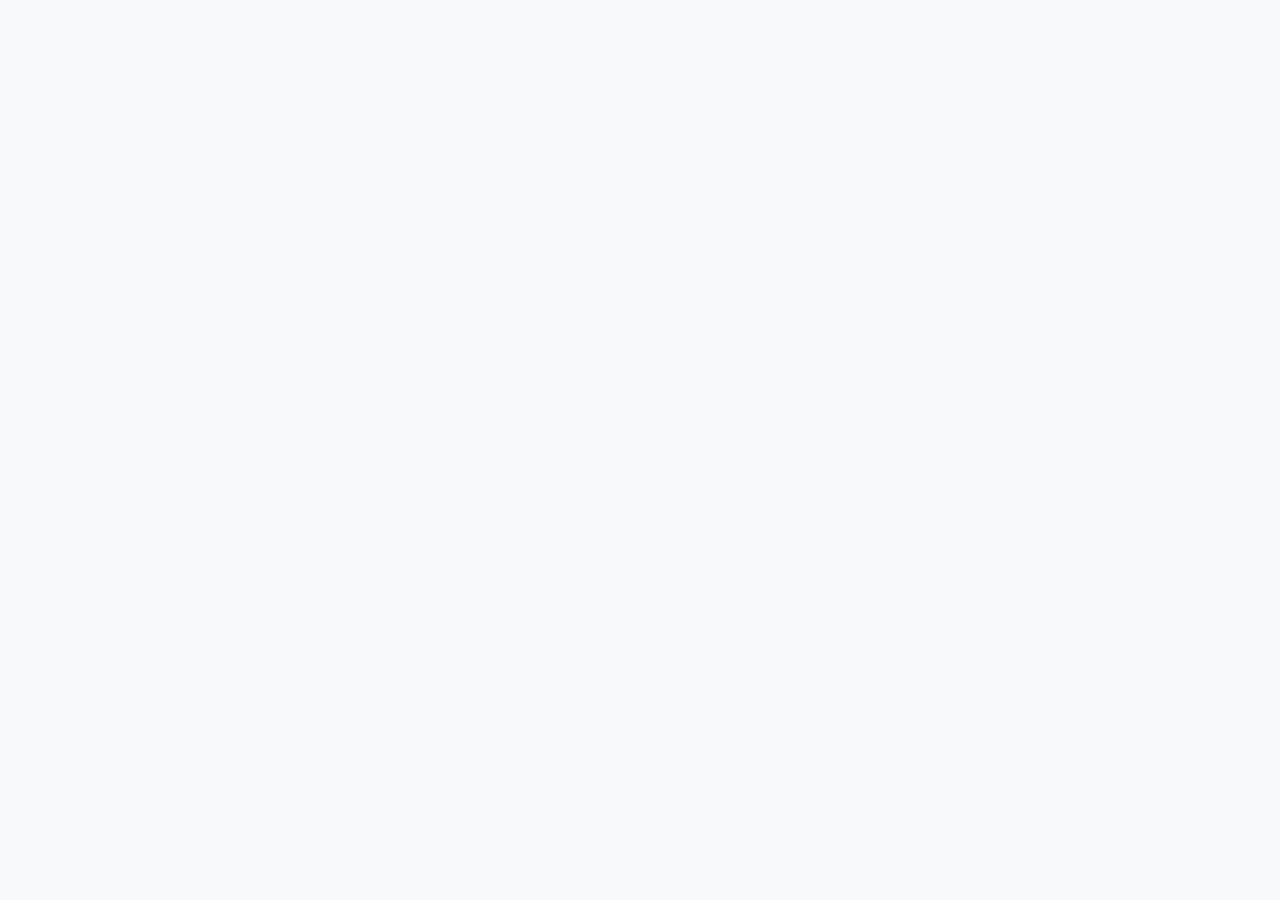
==== index.html @ 9b22e6dd "Implement initial project structure and core styles; add SPA router and basic HTML layout" ====
<!DOCTYPE html>
<html lang="ko">
<head>
  <meta charset="UTF-8" />
  <meta name="viewport" content="width=device-width, initial-scale=1.0" />
  <title>Memory Tree</title>
  <link rel="stylesheet" href="src/styles/main.css" />
</head>
<body>
  <div id="app">

    <!-- Phase 3에서 상단 내비게이션 삽입 -->

    <!-- Explorer 화면 -->
    <div class="view" data-view="explorer">
      <!-- Phase 4에서 구현 -->
    </div>

    <!-- 질문/답변 모아보기 화면 -->
    <div class="view" data-view="list">
      <!-- Phase 5에서 구현 -->
    </div>

    <!-- 테스트 모드 화면 -->
    <div class="view" data-view="test">
      <!-- Phase 6에서 구현 -->
    </div>

  </div>

  <script type="module" src="src/scripts/app.js"></script>
</body>
</html>
---- src/styles/main.css ----
@import './variables.css';
@import './reset.css';

/* ── App Shell ── */
#app {
  display: flex;
  flex-direction: column;
  height: 100vh;
  overflow: hidden;
}

/* ── Views (페이지별 컨테이너, Phase 3+ 에서 채워짐) ── */
.view {
  display: none;
  flex: 1;
  overflow: hidden;
}

.view.active {
  display: flex;
}
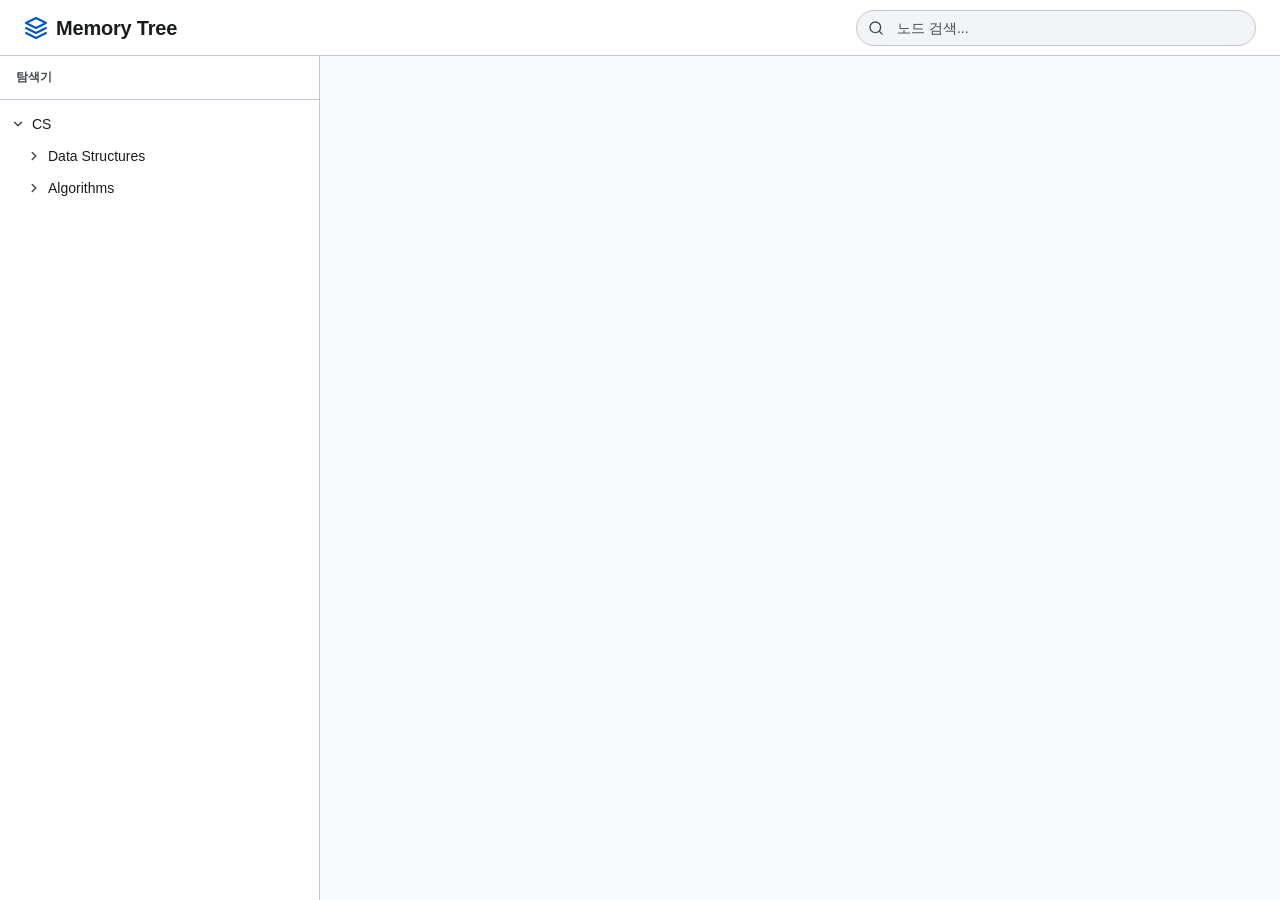
==== commit f3858233: "feat: add test mode HTML page with interactive flashcard functionality feat: implement modal functio" ====
--- a/index.html
+++ b/index.html
@@ -9,11 +9,41 @@
 <body>
   <div id="app">
 
-    <!-- Phase 3에서 상단 내비게이션 삽입 -->
+    <!-- 상단 내비게이션 바 -->
+    <nav class="navbar" id="navbar">
+      <div class="navbar__brand">
+        <svg class="navbar__icon" xmlns="http://www.w3.org/2000/svg" viewBox="0 0 24 24" fill="none" stroke="currentColor" stroke-width="2" stroke-linecap="round" stroke-linejoin="round" aria-hidden="true">
+          <path d="M12 2L2 7l10 5 10-5-10-5z"/>
+          <path d="M2 17l10 5 10-5"/>
+          <path d="M2 12l10 5 10-5"/>
+        </svg>
+        <span class="navbar__title">Memory Tree</span>
+      </div>
+      <div class="navbar__search-wrapper">
+        <svg class="navbar__search-icon" xmlns="http://www.w3.org/2000/svg" viewBox="0 0 24 24" fill="none" stroke="currentColor" stroke-width="2" stroke-linecap="round" stroke-linejoin="round" aria-hidden="true">
+          <circle cx="11" cy="11" r="8"/>
+          <line x1="21" y1="21" x2="16.65" y2="16.65"/>
+        </svg>
+        <input
+          type="search"
+          class="navbar__search"
+          id="navbar-search"
+          placeholder="노드 검색..."
+          autocomplete="off"
+          aria-label="노드 검색"
+        />
+      </div>
+    </nav>
 
     <!-- Explorer 화면 -->
     <div class="view" data-view="explorer">
-      <!-- Phase 4에서 구현 -->
+      <aside class="sidebar" id="sidebar">
+        <div class="sidebar__header">탐색기</div>
+        <div class="sidebar__body" id="sidebar-body"></div>
+      </aside>
+      <main class="canvas-area" id="canvas-area">
+        <!-- Phase 4에서 구현 -->
+      </main>
     </div>
 
     <!-- 질문/답변 모아보기 화면 -->
@@ -26,6 +56,26 @@
       <!-- Phase 6에서 구현 -->
     </div>
 
+    <!-- 공통 모달 -->
+    <div class="modal-backdrop" id="modal-backdrop" hidden>
+      <div class="modal" id="modal" role="dialog" aria-modal="true" aria-labelledby="modal-title">
+        <div class="modal__header">
+          <h2 class="modal__title" id="modal-title"></h2>
+          <button class="modal__close" id="modal-close" aria-label="모달 닫기">
+            <svg xmlns="http://www.w3.org/2000/svg" viewBox="0 0 24 24" fill="none" stroke="currentColor" stroke-width="2" stroke-linecap="round" stroke-linejoin="round" aria-hidden="true">
+              <line x1="18" y1="6" x2="6" y2="18"/>
+              <line x1="6" y1="6" x2="18" y2="18"/>
+            </svg>
+          </button>
+        </div>
+        <div class="modal__body" id="modal-body"></div>
+        <div class="modal__footer" id="modal-footer"></div>
+      </div>
+    </div>
+
+    <!-- 토스트 알림 컨테이너 -->
+    <div class="toast-container" id="toast-container" aria-live="polite" aria-atomic="false"></div>
+
   </div>
 
   <script type="module" src="src/scripts/app.js"></script>
--- a/src/styles/main.css
+++ b/src/styles/main.css
@@ -9,7 +9,7 @@
   overflow: hidden;
 }
 
-/* ── Views (페이지별 컨테이너, Phase 3+ 에서 채워짐) ── */
+/* ── Views (페이지별 컨테이너) ── */
 .view {
   display: none;
   flex: 1;
@@ -19,3 +19,494 @@
 .view.active {
   display: flex;
 }
+
+/* ── Navbar ── */
+.navbar {
+  display: flex;
+  align-items: center;
+  gap: var(--space-4);
+  padding: 0 var(--space-6);
+  height: 56px;
+  background: var(--color-surface-container-lowest);
+  border-bottom: var(--border);
+  z-index: var(--z-nav);
+  flex-shrink: 0;
+}
+
+.navbar__brand {
+  display: flex;
+  align-items: center;
+  gap: var(--space-2);
+  color: var(--color-on-surface);
+  text-decoration: none;
+  flex-shrink: 0;
+}
+
+.navbar__icon {
+  width: 24px;
+  height: 24px;
+  color: var(--color-primary);
+  flex-shrink: 0;
+}
+
+.navbar__title {
+  font-size: var(--font-size-title-lg);
+  font-weight: var(--font-weight-semibold);
+  letter-spacing: var(--letter-spacing-snug);
+  white-space: nowrap;
+}
+
+.navbar__search-wrapper {
+  position: relative;
+  display: flex;
+  align-items: center;
+  flex: 1;
+  max-width: 400px;
+  margin-left: auto;
+}
+
+.navbar__search-icon {
+  position: absolute;
+  left: var(--space-3);
+  width: 16px;
+  height: 16px;
+  color: var(--color-on-surface-variant);
+  pointer-events: none;
+  flex-shrink: 0;
+}
+
+.navbar__search {
+  width: 100%;
+  height: 36px;
+  padding: 0 var(--space-3) 0 calc(var(--space-3) * 2 + 16px);
+  background: var(--color-surface-container-low);
+  border: var(--border);
+  border-radius: var(--radius-full);
+  font-family: var(--font-family);
+  font-size: var(--font-size-body-md);
+  color: var(--color-on-surface);
+  outline: none;
+  transition: border-color var(--transition-fast), box-shadow var(--transition-fast);
+}
+
+.navbar__search:focus {
+  border-color: var(--color-primary);
+  box-shadow: 0 0 0 3px rgba(0, 88, 190, 0.15);
+}
+
+.navbar__search::placeholder {
+  color: var(--color-on-surface-variant);
+}
+
+/* ── Sidebar ── */
+.sidebar {
+  width: var(--sidebar-width);
+  height: 100%;
+  display: flex;
+  flex-direction: column;
+  background: var(--color-surface-container-lowest);
+  border-right: var(--border);
+  overflow: hidden;
+  flex-shrink: 0;
+  z-index: var(--z-sidebar);
+}
+
+.sidebar__header {
+  padding: var(--space-3) var(--space-4);
+  font-size: var(--font-size-label-md);
+  font-weight: var(--font-weight-semibold);
+  letter-spacing: var(--letter-spacing-wide);
+  text-transform: uppercase;
+  color: var(--color-on-surface-variant);
+  border-bottom: var(--border);
+  flex-shrink: 0;
+}
+
+.sidebar__body {
+  flex: 1;
+  overflow-y: auto;
+  padding: var(--space-2) 0;
+}
+
+.sidebar__item-wrapper {
+  /* wrapper for item + its children */
+}
+
+.sidebar__item {
+  display: flex;
+  align-items: center;
+  gap: var(--space-1);
+  height: 32px;
+  padding-right: var(--space-3);
+  cursor: pointer;
+  border-radius: 0 var(--radius-full) var(--radius-full) 0;
+  margin-right: var(--space-2);
+  color: var(--color-on-surface);
+  font-size: var(--font-size-body-md);
+  transition: background-color var(--transition-fast);
+  user-select: none;
+}
+
+.sidebar__item:hover {
+  background: var(--color-surface-container-high);
+}
+
+.sidebar__item--selected {
+  background: var(--color-primary-fixed);
+  color: var(--color-on-primary-fixed-variant);
+  font-weight: var(--font-weight-medium);
+}
+
+.sidebar__item--selected:hover {
+  background: var(--color-primary-fixed-dim);
+}
+
+.sidebar__toggle {
+  width: 20px;
+  height: 20px;
+  display: flex;
+  align-items: center;
+  justify-content: center;
+  background: none;
+  border: none;
+  cursor: pointer;
+  padding: 0;
+  flex-shrink: 0;
+  color: var(--color-on-surface-variant);
+  border-radius: var(--radius-sm);
+  transition: background-color var(--transition-fast);
+}
+
+.sidebar__toggle svg {
+  width: 14px;
+  height: 14px;
+  transition: transform var(--transition-fast);
+}
+
+.sidebar__toggle--open svg {
+  transform: rotate(90deg);
+}
+
+.sidebar__toggle:hover {
+  background: var(--color-surface-container-highest);
+}
+
+.sidebar__qa-dot {
+  width: 20px;
+  height: 20px;
+  display: flex;
+  align-items: center;
+  justify-content: center;
+  flex-shrink: 0;
+}
+
+.sidebar__qa-dot::after {
+  content: '';
+  width: 6px;
+  height: 6px;
+  border-radius: 50%;
+  background: var(--color-secondary);
+  display: block;
+}
+
+.sidebar__item-name {
+  flex: 1;
+  overflow: hidden;
+  text-overflow: ellipsis;
+  white-space: nowrap;
+}
+
+.sidebar__empty {
+  padding: var(--space-8) var(--space-4);
+  text-align: center;
+  color: var(--color-on-surface-variant);
+  font-size: var(--font-size-body-md);
+}
+
+/* ── Canvas Area (Phase 4에서 채워짐) ── */
+.canvas-area {
+  flex: 1;
+  overflow: hidden;
+  position: relative;
+  background: var(--color-surface);
+}
+
+/* ── Modal ── */
+.modal-backdrop {
+  position: fixed;
+  inset: 0;
+  background: rgba(0, 0, 0, 0.40);
+  display: flex;
+  align-items: center;
+  justify-content: center;
+  z-index: var(--z-modal-backdrop);
+  animation: mt-fadeIn var(--transition-fast) ease;
+}
+
+.modal-backdrop[hidden] {
+  display: none;
+}
+
+.modal {
+  background: var(--color-surface-container-lowest);
+  border-radius: var(--radius-xl);
+  box-shadow: var(--shadow-lg);
+  width: min(480px, calc(100vw - var(--space-8)));
+  max-height: calc(100vh - var(--space-16));
+  display: flex;
+  flex-direction: column;
+  overflow: hidden;
+  animation: mt-slideUp var(--transition-base) ease;
+  z-index: var(--z-modal);
+}
+
+.modal__header {
+  display: flex;
+  align-items: center;
+  justify-content: space-between;
+  padding: var(--space-6) var(--space-6) var(--space-4);
+  flex-shrink: 0;
+}
+
+.modal__title {
+  font-size: var(--font-size-headline-md);
+  font-weight: var(--font-weight-semibold);
+  color: var(--color-on-surface);
+}
+
+.modal__close {
+  width: 32px;
+  height: 32px;
+  display: flex;
+  align-items: center;
+  justify-content: center;
+  background: none;
+  border: none;
+  cursor: pointer;
+  border-radius: var(--radius-md);
+  color: var(--color-on-surface-variant);
+  transition: background-color var(--transition-fast);
+  flex-shrink: 0;
+  padding: 0;
+}
+
+.modal__close:hover {
+  background: var(--color-surface-container-high);
+}
+
+.modal__close svg {
+  width: 18px;
+  height: 18px;
+}
+
+.modal__body {
+  flex: 1;
+  overflow-y: auto;
+  padding: 0 var(--space-6) var(--space-4);
+}
+
+.modal__footer {
+  display: flex;
+  justify-content: flex-end;
+  gap: var(--space-3);
+  padding: var(--space-4) var(--space-6) var(--space-6);
+  border-top: var(--border);
+  flex-shrink: 0;
+}
+
+.modal__footer:empty {
+  display: none;
+}
+
+@keyframes mt-fadeIn {
+  from { opacity: 0; }
+  to   { opacity: 1; }
+}
+
+@keyframes mt-slideUp {
+  from { transform: translateY(16px); opacity: 0; }
+  to   { transform: translateY(0);    opacity: 1; }
+}
+
+/* ── Toast ── */
+.toast-container {
+  position: fixed;
+  bottom: var(--space-6);
+  right: var(--space-6);
+  display: flex;
+  flex-direction: column;
+  gap: var(--space-2);
+  z-index: var(--z-toast);
+  pointer-events: none;
+}
+
+.toast {
+  display: flex;
+  align-items: center;
+  gap: var(--space-3);
+  padding: var(--space-3) var(--space-4);
+  background: var(--color-inverse-surface);
+  color: var(--color-inverse-on-surface);
+  border-radius: var(--radius-lg);
+  box-shadow: var(--shadow-lg);
+  font-size: var(--font-size-body-md);
+  min-width: 240px;
+  max-width: 360px;
+  pointer-events: all;
+  opacity: 0;
+  transform: translateX(12px);
+  transition: opacity var(--transition-base), transform var(--transition-base);
+}
+
+.toast--visible {
+  opacity: 1;
+  transform: translateX(0);
+}
+
+.toast--hiding {
+  opacity: 0;
+  transform: translateX(12px);
+}
+
+.toast__icon {
+  width: 18px;
+  height: 18px;
+  flex-shrink: 0;
+  display: flex;
+  align-items: center;
+  justify-content: center;
+}
+
+.toast__icon svg {
+  width: 100%;
+  height: 100%;
+}
+
+.toast--success .toast__icon { color: #4ade80; }
+.toast--error   .toast__icon { color: #f87171; }
+.toast--info    .toast__icon { color: #60a5fa; }
+
+.toast__message {
+  flex: 1;
+  line-height: var(--line-height-normal);
+}
+
+.toast__close {
+  width: 24px;
+  height: 24px;
+  display: flex;
+  align-items: center;
+  justify-content: center;
+  background: none;
+  border: none;
+  cursor: pointer;
+  border-radius: var(--radius-sm);
+  color: var(--color-inverse-on-surface);
+  opacity: 0.6;
+  padding: 0;
+  flex-shrink: 0;
+  transition: opacity var(--transition-fast);
+}
+
+.toast__close:hover {
+  opacity: 1;
+}
+
+.toast__close svg {
+  width: 14px;
+  height: 14px;
+}
+
+/* ── Buttons ── */
+.btn {
+  display: inline-flex;
+  align-items: center;
+  justify-content: center;
+  gap: var(--space-2);
+  height: 36px;
+  padding: 0 var(--space-4);
+  border: none;
+  border-radius: var(--radius-md);
+  font-family: var(--font-family);
+  font-size: var(--font-size-body-md);
+  font-weight: var(--font-weight-medium);
+  cursor: pointer;
+  transition: background-color var(--transition-fast);
+  user-select: none;
+  white-space: nowrap;
+}
+
+.btn--primary {
+  background: var(--color-primary);
+  color: var(--color-on-primary);
+}
+
+.btn--primary:hover {
+  background: var(--color-primary-container);
+}
+
+.btn--ghost {
+  background: transparent;
+  color: var(--color-on-surface-variant);
+}
+
+.btn--ghost:hover {
+  background: var(--color-surface-container-high);
+}
+
+.btn--danger {
+  background: var(--color-error-container);
+  color: var(--color-on-error-container);
+}
+
+.btn--danger:hover {
+  background: var(--color-error);
+  color: var(--color-on-error);
+}
+
+/* ── Form Elements ── */
+.form-group {
+  display: flex;
+  flex-direction: column;
+  gap: var(--space-2);
+  margin-bottom: var(--space-4);
+}
+
+.form-group:last-child {
+  margin-bottom: 0;
+}
+
+.form-label {
+  font-size: var(--font-size-body-md);
+  font-weight: var(--font-weight-medium);
+  color: var(--color-on-surface);
+}
+
+.form-input,
+.form-textarea,
+.form-select {
+  padding: var(--space-3);
+  background: var(--color-surface-container-low);
+  border: var(--border);
+  border-radius: var(--radius-md);
+  font-family: var(--font-family);
+  font-size: var(--font-size-body-md);
+  color: var(--color-on-surface);
+  outline: none;
+  transition: border-color var(--transition-fast), box-shadow var(--transition-fast);
+  width: 100%;
+  box-sizing: border-box;
+}
+
+.form-input:focus,
+.form-textarea:focus,
+.form-select:focus {
+  border-color: var(--color-primary);
+  box-shadow: 0 0 0 3px rgba(0, 88, 190, 0.15);
+}
+
+.form-textarea {
+  resize: vertical;
+  min-height: 100px;
+  line-height: var(--line-height-relaxed);
+}
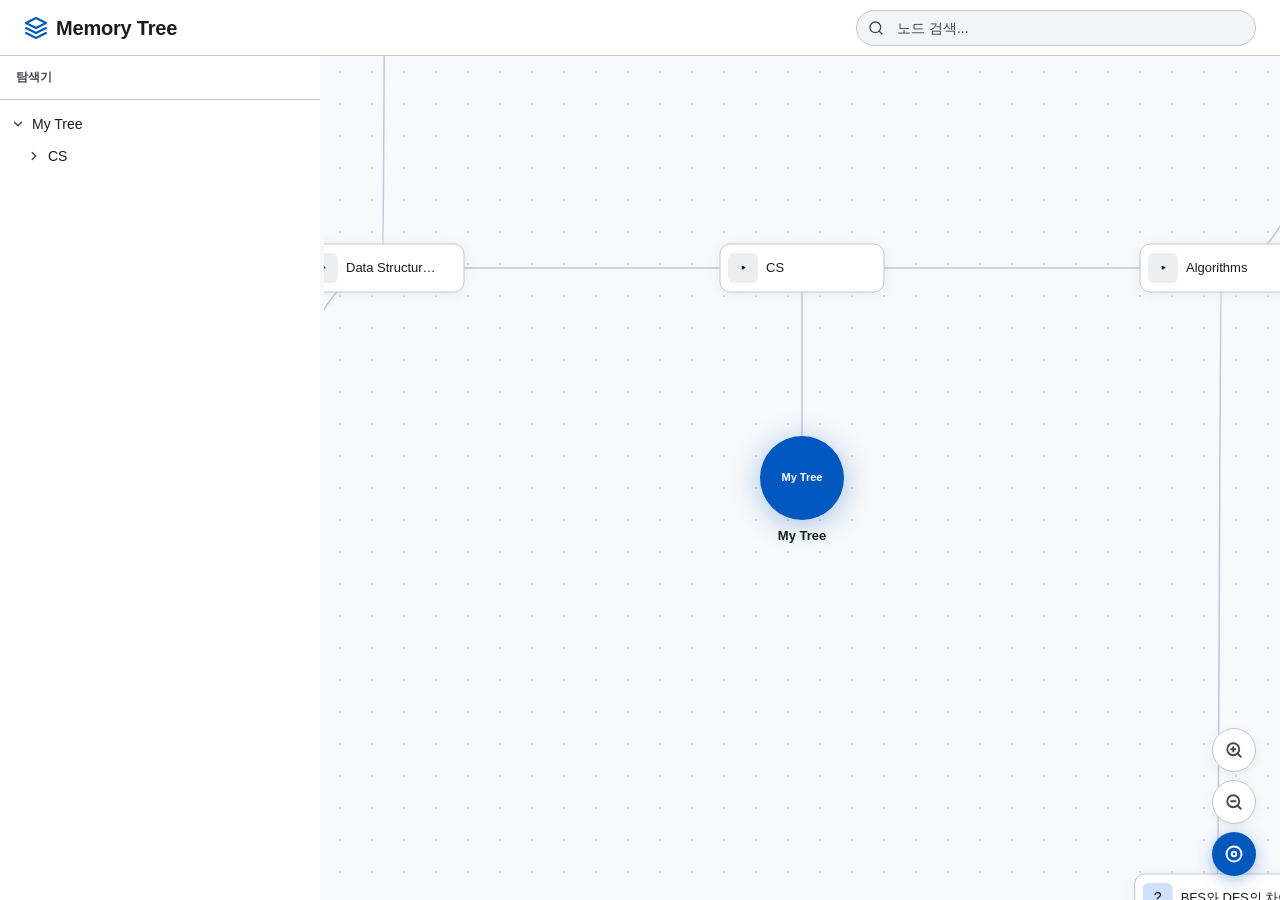
==== commit fe6362e3: "feat: enhance canvas functionality with new controls and sidebar context menu - Added canvas control" ====
--- a/index.html
+++ b/index.html
@@ -41,9 +41,8 @@
         <div class="sidebar__header">탐색기</div>
         <div class="sidebar__body" id="sidebar-body"></div>
       </aside>
-      <main class="canvas-area" id="canvas-area">
-        <!-- Phase 4에서 구현 -->
-      </main>
+      <div class="sidebar-resizer" id="sidebar-resizer" title="드래그하여 너비 조절"></div>
+      <main class="canvas-area" id="canvas-area"></main>
     </div>
 
     <!-- 질문/답변 모아보기 화면 -->
--- a/src/styles/main.css
+++ b/src/styles/main.css
@@ -101,11 +101,13 @@
 /* ── Sidebar ── */
 .sidebar {
   width: var(--sidebar-width);
+  min-width: 160px;
+  max-width: 500px;
   height: 100%;
   display: flex;
   flex-direction: column;
   background: var(--color-surface-container-lowest);
-  border-right: var(--border);
+  border-right: none;
   overflow: hidden;
   flex-shrink: 0;
   z-index: var(--z-sidebar);
@@ -223,12 +225,223 @@
   font-size: var(--font-size-body-md);
 }
 
-/* ── Canvas Area (Phase 4에서 채워짐) ── */
+/* ── Canvas Area ── */
 .canvas-area {
   flex: 1;
   overflow: hidden;
   position: relative;
   background: var(--color-surface);
+  background-image: radial-gradient(#d4d8e0 1px, transparent 1px);
+  background-size: 32px 32px;
+}
+
+/* ── Canvas Controls (zoom buttons) ── */
+.canvas-controls {
+  position: absolute;
+  bottom: var(--space-6);
+  right: var(--space-6);
+  display: flex;
+  flex-direction: column;
+  gap: var(--space-2);
+  z-index: var(--z-dropdown);
+}
+
+.canvas-ctrl-btn {
+  width: 44px;
+  height: 44px;
+  border-radius: var(--radius-full);
+  border: var(--border);
+  background: var(--color-surface-container-lowest);
+  color: var(--color-on-surface-variant);
+  cursor: pointer;
+  display: flex;
+  align-items: center;
+  justify-content: center;
+  box-shadow: var(--shadow-md);
+  transition: color var(--transition-fast), border-color var(--transition-fast), transform var(--transition-fast);
+  padding: 0;
+  flex-shrink: 0;
+}
+
+.canvas-ctrl-btn svg {
+  width: 18px;
+  height: 18px;
+}
+
+.canvas-ctrl-btn:hover {
+  color: var(--color-primary);
+  border-color: var(--color-primary);
+}
+
+.canvas-ctrl-btn:active {
+  transform: scale(0.9);
+}
+
+.canvas-ctrl-btn--primary {
+  background: var(--color-primary);
+  color: var(--color-on-primary);
+  border-color: transparent;
+  box-shadow: 0 4px 16px rgba(0, 88, 190, 0.35);
+}
+
+.canvas-ctrl-btn--primary:hover {
+  background: var(--color-primary-container);
+  color: var(--color-on-primary-container);
+  border-color: transparent;
+}
+
+/* ── Canvas Floating Panel ── */
+.canvas-panel {
+  position: absolute;
+  width: 240px;
+  background: rgba(255, 255, 255, 0.93);
+  backdrop-filter: blur(12px);
+  -webkit-backdrop-filter: blur(12px);
+  border: var(--border);
+  border-radius: var(--radius-xl);
+  box-shadow: var(--shadow-lg);
+  padding: var(--space-4);
+  z-index: var(--z-dropdown);
+  animation: mt-fadeIn var(--transition-fast) ease;
+}
+
+.canvas-panel__close {
+  position: absolute;
+  top: 10px;
+  right: 10px;
+  width: 24px;
+  height: 24px;
+  border: none;
+  background: none;
+  cursor: pointer;
+  display: flex;
+  align-items: center;
+  justify-content: center;
+  color: var(--color-on-surface-variant);
+  border-radius: var(--radius-sm);
+  padding: 0;
+  transition: background-color var(--transition-fast);
+}
+
+.canvas-panel__close:hover {
+  background: var(--color-surface-container-high);
+}
+
+.canvas-panel__close svg {
+  width: 14px;
+  height: 14px;
+}
+
+.canvas-panel__header {
+  padding-right: var(--space-6);
+  margin-bottom: var(--space-3);
+}
+
+.canvas-panel__name {
+  font-size: var(--font-size-body-lg);
+  font-weight: var(--font-weight-semibold);
+  color: var(--color-on-surface);
+  word-break: break-word;
+  margin-bottom: var(--space-1);
+  line-height: var(--line-height-normal);
+}
+
+.canvas-panel__type-badge {
+  display: inline-block;
+  padding: 2px 8px;
+  border-radius: var(--radius-full);
+  font-size: 11px;
+  font-weight: 500;
+  letter-spacing: 0.03em;
+}
+
+.canvas-panel__type-badge--category {
+  background: var(--color-surface-container);
+  color: var(--color-on-surface-variant);
+}
+
+.canvas-panel__type-badge--qa {
+  background: var(--color-secondary-container);
+  color: var(--color-on-secondary-container);
+}
+
+.canvas-panel__memory {
+  display: flex;
+  align-items: center;
+  gap: var(--space-2);
+  margin-bottom: var(--space-3);
+  padding: var(--space-2) var(--space-3);
+  background: var(--color-surface-container-low);
+  border-radius: var(--radius-md);
+}
+
+.canvas-panel__memory-label {
+  font-size: 11px;
+  color: var(--color-on-surface-variant);
+  font-weight: 500;
+  white-space: nowrap;
+  flex-shrink: 0;
+}
+
+.canvas-panel__memory-track {
+  flex: 1;
+  height: 4px;
+  background: var(--color-outline-variant);
+  border-radius: var(--radius-full);
+  overflow: hidden;
+}
+
+.canvas-panel__memory-fill {
+  height: 100%;
+  background: var(--color-primary);
+  border-radius: var(--radius-full);
+  transition: width var(--transition-base);
+}
+
+.canvas-panel__memory-pct {
+  font-size: 11px;
+  font-weight: 600;
+  color: var(--color-primary);
+  white-space: nowrap;
+  flex-shrink: 0;
+}
+
+.canvas-panel__actions {
+  display: flex;
+  gap: var(--space-2);
+  flex-wrap: wrap;
+}
+
+.canvas-panel__action-btn {
+  height: 32px;
+  padding: 0 var(--space-3);
+  font-size: var(--font-size-label-md);
+  flex: 1;
+  min-width: 0;
+}
+
+/* ── Canvas SVG node hover: show add button ── */
+.canvas-add-btn {
+  opacity: 0;
+  transition: opacity 120ms ease;
+}
+
+[data-role="node"]:hover .canvas-add-btn {
+  opacity: 1;
+}
+
+/* ── Node type selection cards ── */
+.node-type-card {
+  border: 2px solid var(--color-outline-variant);
+  border-radius: 12px;
+  padding: 16px 12px;
+  text-align: center;
+  transition: border-color var(--transition-fast), background-color var(--transition-fast);
+}
+
+.node-type-card--active {
+  border-color: var(--color-primary);
+  background: var(--color-primary-fixed);
 }
 
 /* ── Modal ── */
@@ -510,3 +723,82 @@
   min-height: 100px;
   line-height: var(--line-height-relaxed);
 }
+
+/* ── Sidebar Context Panel (우클릭 메뉴) ── */
+.sidebar-ctx-panel {
+  position: fixed;
+  width: 180px;
+  background: var(--color-surface-container-lowest);
+  border: var(--border);
+  border-radius: var(--radius-lg);
+  box-shadow: var(--shadow-lg);
+  z-index: var(--z-dropdown);
+  padding: 4px 0;
+  animation: mt-fadeIn var(--transition-fast) ease;
+  overflow: hidden;
+}
+
+.sidebar-ctx-panel__name {
+  padding: 8px 12px 2px;
+  font-size: var(--font-size-body-md);
+  font-weight: var(--font-weight-semibold);
+  color: var(--color-on-surface);
+  white-space: nowrap;
+  overflow: hidden;
+  text-overflow: ellipsis;
+}
+
+.sidebar-ctx-panel__type {
+  padding: 0 12px 6px;
+  font-size: var(--font-size-label-md);
+  color: var(--color-on-surface-variant);
+}
+
+.sidebar-ctx-panel__divider {
+  border: none;
+  border-top: var(--border);
+  margin: 4px 0;
+}
+
+.sidebar-ctx-panel__item {
+  display: block;
+  width: 100%;
+  padding: 8px 12px;
+  text-align: left;
+  font-family: var(--font-family);
+  font-size: var(--font-size-body-md);
+  background: none;
+  border: none;
+  cursor: pointer;
+  color: var(--color-on-surface);
+  transition: background-color var(--transition-fast);
+}
+
+.sidebar-ctx-panel__item:hover {
+  background: var(--color-surface-container-high);
+}
+
+.sidebar-ctx-panel__item--danger {
+  color: var(--color-error);
+}
+
+.sidebar-ctx-panel__item--danger:hover {
+  background: var(--color-error-container);
+  color: var(--color-on-error-container);
+}
+
+/* ── Sidebar Resizer ── */
+.sidebar-resizer {
+  width: 4px;
+  background: transparent;
+  cursor: col-resize;
+  position: relative;
+  z-index: var(--z-sidebar);
+  flex-shrink: 0;
+  transition: background-color 200ms;
+}
+
+.sidebar-resizer:hover,
+.sidebar-resizer--active {
+  background: var(--color-primary);
+}
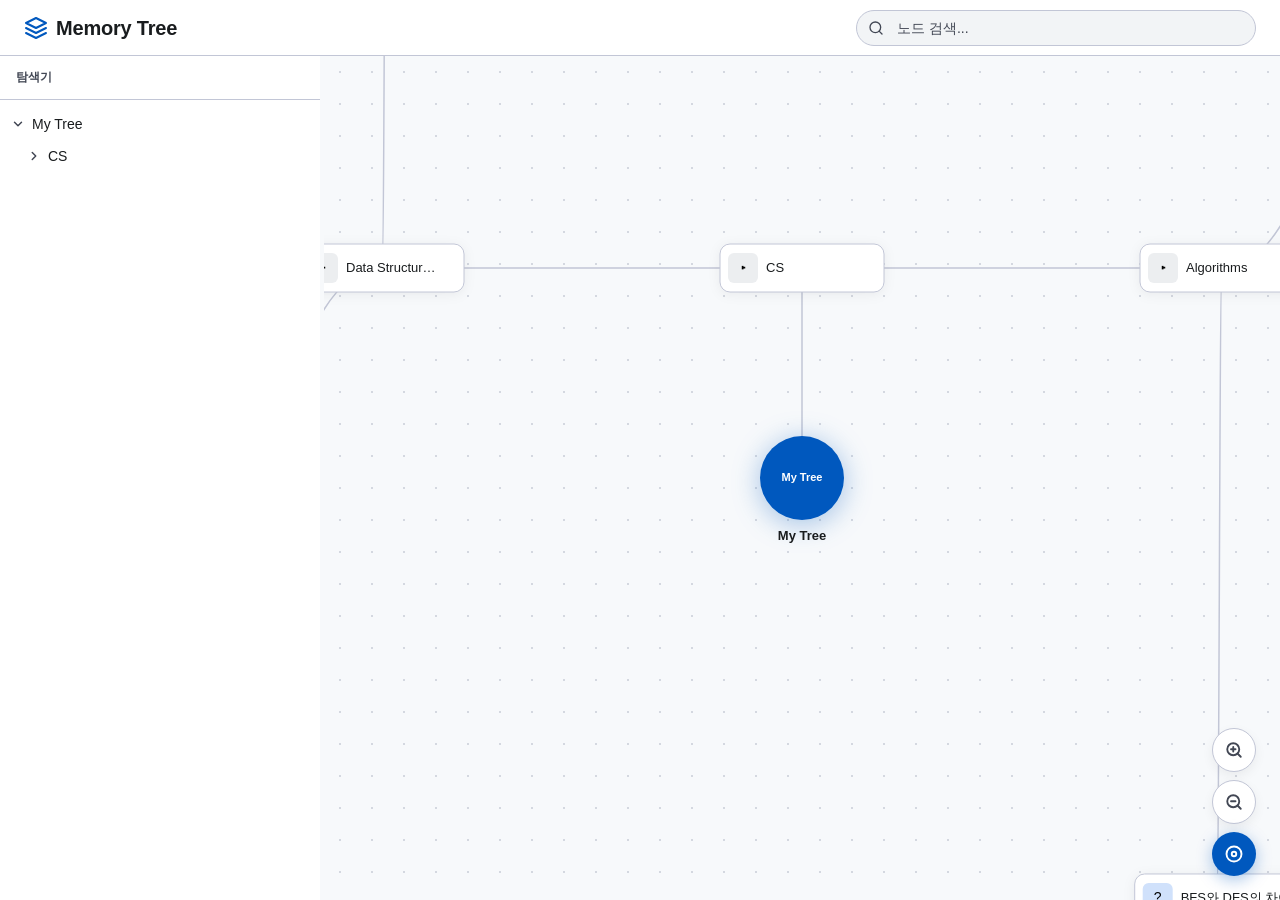
==== commit a2977a73: "feat: implement list view for Q&A with sorting and search functionality" ====
--- a/index.html
+++ b/index.html
@@ -47,7 +47,7 @@
 
     <!-- 질문/답변 모아보기 화면 -->
     <div class="view" data-view="list">
-      <!-- Phase 5에서 구현 -->
+      <div class="list-container" id="list-container"></div>
     </div>
 
     <!-- 테스트 모드 화면 -->
--- a/src/styles/main.css
+++ b/src/styles/main.css
@@ -787,6 +787,336 @@
   color: var(--color-on-error-container);
 }
 
+/* ── List View ── */
+.list-container {
+  flex: 1;
+  overflow-y: auto;
+  background: var(--color-surface);
+}
+
+.list-view {
+  max-width: 800px;
+  margin: 0 auto;
+  padding: var(--space-6) var(--space-6) var(--space-12);
+}
+
+/* Header */
+.list-header {
+  margin-bottom: var(--space-4);
+}
+
+.list-header__top {
+  display: flex;
+  align-items: center;
+  justify-content: space-between;
+  gap: var(--space-4);
+  margin-bottom: var(--space-4);
+  flex-wrap: wrap;
+}
+
+.list-header__actions {
+  display: flex;
+  align-items: center;
+  gap: var(--space-2);
+  flex-shrink: 0;
+}
+
+/* Breadcrumb */
+.list-breadcrumb {
+  display: flex;
+  align-items: center;
+  gap: var(--space-1);
+  flex-wrap: wrap;
+  min-width: 0;
+}
+
+.list-breadcrumb__back {
+  display: flex;
+  align-items: center;
+  justify-content: center;
+  width: 28px;
+  height: 28px;
+  border-radius: var(--radius-md);
+  color: var(--color-on-surface-variant);
+  text-decoration: none;
+  transition: background-color var(--transition-fast);
+  flex-shrink: 0;
+}
+
+.list-breadcrumb__back:hover {
+  background: var(--color-surface-container-high);
+}
+
+.list-breadcrumb__link {
+  font-size: var(--font-size-body-md);
+  color: var(--color-on-surface-variant);
+  text-decoration: none;
+  transition: color var(--transition-fast);
+  white-space: nowrap;
+}
+
+.list-breadcrumb__link:hover {
+  color: var(--color-primary);
+}
+
+.list-breadcrumb__sep {
+  font-size: var(--font-size-body-md);
+  color: var(--color-outline);
+  flex-shrink: 0;
+}
+
+.list-breadcrumb__current {
+  font-size: var(--font-size-title-lg);
+  font-weight: var(--font-weight-semibold);
+  color: var(--color-on-surface);
+  white-space: nowrap;
+  overflow: hidden;
+  text-overflow: ellipsis;
+}
+
+/* Flip button */
+.list-flip-btn {
+  display: inline-flex;
+  align-items: center;
+  gap: var(--space-1);
+  border: var(--border);
+}
+
+.list-flip-btn--active {
+  background: var(--color-primary-fixed);
+  color: var(--color-on-primary-fixed-variant);
+  border-color: var(--color-primary);
+}
+
+.list-flip-btn--active:hover {
+  background: var(--color-primary-fixed-dim);
+}
+
+/* Toolbar */
+.list-toolbar {
+  display: flex;
+  align-items: center;
+  gap: var(--space-3);
+  flex-wrap: wrap;
+}
+
+.list-toolbar__search-wrap {
+  position: relative;
+  flex: 1;
+  min-width: 180px;
+}
+
+.list-toolbar__search-icon {
+  position: absolute;
+  left: var(--space-3);
+  top: 50%;
+  transform: translateY(-50%);
+  color: var(--color-on-surface-variant);
+  pointer-events: none;
+}
+
+.list-toolbar__search-input {
+  width: 100%;
+  height: 36px;
+  padding: 0 var(--space-3) 0 calc(var(--space-3) * 2 + 15px);
+  background: var(--color-surface-container-lowest);
+  border: var(--border);
+  border-radius: var(--radius-md);
+  font-family: var(--font-family);
+  font-size: var(--font-size-body-md);
+  color: var(--color-on-surface);
+  outline: none;
+  box-sizing: border-box;
+  transition: border-color var(--transition-fast), box-shadow var(--transition-fast);
+}
+
+.list-toolbar__search-input:focus {
+  border-color: var(--color-primary);
+  box-shadow: 0 0 0 3px rgba(0, 88, 190, 0.15);
+}
+
+.list-toolbar__sort {
+  height: 36px;
+  padding: 0 var(--space-3);
+  background: var(--color-surface-container-lowest);
+  border: var(--border);
+  border-radius: var(--radius-md);
+  font-family: var(--font-family);
+  font-size: var(--font-size-body-md);
+  color: var(--color-on-surface);
+  outline: none;
+  cursor: pointer;
+  flex-shrink: 0;
+  transition: border-color var(--transition-fast);
+}
+
+.list-toolbar__sort:focus {
+  border-color: var(--color-primary);
+}
+
+/* Cards container */
+.list-cards {
+  display: flex;
+  flex-direction: column;
+  gap: var(--space-4);
+  margin-top: var(--space-5);
+}
+
+.list-empty {
+  text-align: center;
+  color: var(--color-on-surface-variant);
+  font-size: var(--font-size-body-md);
+  padding: var(--space-12) 0;
+}
+
+.list-empty-state {
+  display: flex;
+  align-items: center;
+  justify-content: center;
+  height: 100%;
+  text-align: center;
+  color: var(--color-on-surface-variant);
+  font-size: var(--font-size-body-md);
+  line-height: var(--line-height-relaxed);
+}
+
+.list-empty-state a {
+  color: var(--color-primary);
+  text-decoration: none;
+}
+
+/* Card */
+.list-card {
+  background: var(--color-surface-container-lowest);
+  border: var(--border);
+  border-radius: var(--radius-lg);
+  padding: var(--space-5);
+  box-shadow: var(--shadow-sm);
+  transition: box-shadow var(--transition-fast);
+}
+
+.list-card:hover {
+  box-shadow: var(--shadow-md);
+}
+
+.list-card__header {
+  display: flex;
+  align-items: flex-start;
+  justify-content: space-between;
+  gap: var(--space-3);
+  margin-bottom: var(--space-3);
+}
+
+.list-card__path {
+  font-size: var(--font-size-label-md);
+  color: var(--color-on-surface-variant);
+  flex: 1;
+  min-width: 0;
+  overflow: hidden;
+  text-overflow: ellipsis;
+  white-space: nowrap;
+}
+
+.list-card__stars {
+  display: flex;
+  gap: 1px;
+  flex-shrink: 0;
+}
+
+.list-card__star {
+  font-size: 14px;
+  color: var(--color-outline-variant);
+  line-height: 1;
+}
+
+.list-card__star--on {
+  color: var(--color-tertiary-container);
+}
+
+.list-card__question {
+  font-size: var(--font-size-body-lg);
+  font-weight: var(--font-weight-semibold);
+  color: var(--color-on-surface);
+  margin: 0 0 var(--space-3);
+  line-height: var(--line-height-normal);
+  white-space: pre-wrap;
+  word-break: break-word;
+}
+
+.list-card__answer {
+  margin: 0 0 var(--space-4);
+  padding: var(--space-3) var(--space-4);
+  background: var(--color-surface-container-low);
+  border-left: 3px solid var(--color-primary);
+  border-radius: 0 var(--radius-md) var(--radius-md) 0;
+  font-size: var(--font-size-body-md);
+  color: var(--color-on-surface-variant);
+  line-height: var(--line-height-relaxed);
+  white-space: pre-wrap;
+  word-break: break-word;
+  font-style: italic;
+}
+
+.list-card__footer {
+  display: flex;
+  align-items: center;
+  justify-content: space-between;
+  gap: var(--space-3);
+  flex-wrap: wrap;
+  padding-top: var(--space-3);
+  border-top: var(--border);
+}
+
+.list-card__meta {
+  display: flex;
+  align-items: center;
+  gap: var(--space-2);
+  flex-wrap: wrap;
+}
+
+.list-card__meta-chip {
+  font-size: var(--font-size-label-md);
+  color: var(--color-on-surface-variant);
+}
+
+.list-card__meta-chip--dim {
+  color: var(--color-outline);
+  font-style: italic;
+}
+
+.list-card__actions {
+  display: flex;
+  align-items: center;
+  gap: var(--space-1);
+  flex-shrink: 0;
+}
+
+.list-card__action-btn {
+  display: inline-flex;
+  align-items: center;
+  gap: 4px;
+  height: 28px;
+  padding: 0 var(--space-2);
+  border: none;
+  border-radius: var(--radius-md);
+  background: none;
+  font-family: var(--font-family);
+  font-size: var(--font-size-label-md);
+  color: var(--color-on-surface-variant);
+  cursor: pointer;
+  transition: background-color var(--transition-fast), color var(--transition-fast);
+}
+
+.list-card__action-btn:hover {
+  background: var(--color-surface-container-high);
+  color: var(--color-on-surface);
+}
+
+.list-card__action-btn--danger:hover {
+  background: var(--color-error-container);
+  color: var(--color-on-error-container);
+}
+
 /* ── Sidebar Resizer ── */
 .sidebar-resizer {
   width: 4px;
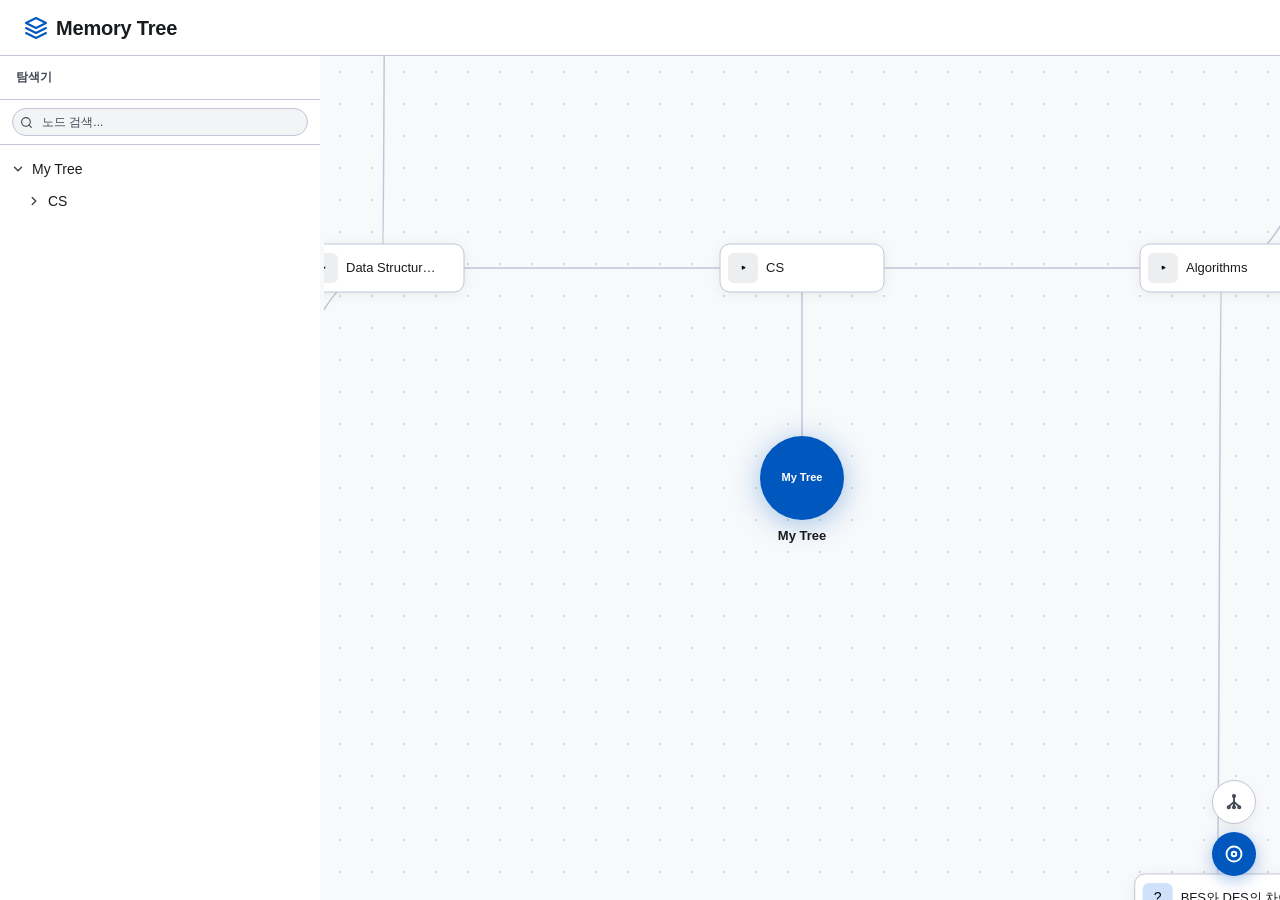
==== commit 32379db5: "feat: enhance sidebar functionality with multi-select, drag & drop, and inline add feature - Impleme" ====
--- a/index.html
+++ b/index.html
@@ -11,34 +11,34 @@
 
     <!-- 상단 내비게이션 바 -->
     <nav class="navbar" id="navbar">
-      <div class="navbar__brand">
+      <a class="navbar__brand" href="#explorer">
         <svg class="navbar__icon" xmlns="http://www.w3.org/2000/svg" viewBox="0 0 24 24" fill="none" stroke="currentColor" stroke-width="2" stroke-linecap="round" stroke-linejoin="round" aria-hidden="true">
           <path d="M12 2L2 7l10 5 10-5-10-5z"/>
           <path d="M2 17l10 5 10-5"/>
           <path d="M2 12l10 5 10-5"/>
         </svg>
         <span class="navbar__title">Memory Tree</span>
-      </div>
-      <div class="navbar__search-wrapper">
-        <svg class="navbar__search-icon" xmlns="http://www.w3.org/2000/svg" viewBox="0 0 24 24" fill="none" stroke="currentColor" stroke-width="2" stroke-linecap="round" stroke-linejoin="round" aria-hidden="true">
-          <circle cx="11" cy="11" r="8"/>
-          <line x1="21" y1="21" x2="16.65" y2="16.65"/>
-        </svg>
-        <input
-          type="search"
-          class="navbar__search"
-          id="navbar-search"
-          placeholder="노드 검색..."
-          autocomplete="off"
-          aria-label="노드 검색"
-        />
-      </div>
+      </a>
     </nav>
 
     <!-- Explorer 화면 -->
     <div class="view" data-view="explorer">
       <aside class="sidebar" id="sidebar">
         <div class="sidebar__header">탐색기</div>
+        <div class="sidebar__search-bar">
+          <svg class="sidebar__search-icon" viewBox="0 0 24 24" fill="none" stroke="currentColor" stroke-width="2" stroke-linecap="round" stroke-linejoin="round" aria-hidden="true">
+            <circle cx="11" cy="11" r="8"/>
+            <line x1="21" y1="21" x2="16.65" y2="16.65"/>
+          </svg>
+          <input
+            type="search"
+            id="sidebar-search"
+            class="sidebar__search-input"
+            placeholder="노드 검색..."
+            autocomplete="off"
+            aria-label="노드 검색"
+          />
+        </div>
         <div class="sidebar__body" id="sidebar-body"></div>
       </aside>
       <div class="sidebar-resizer" id="sidebar-resizer" title="드래그하여 너비 조절"></div>
--- a/src/styles/main.css
+++ b/src/styles/main.css
@@ -1117,6 +1117,95 @@
   color: var(--color-on-error-container);
 }
 
+/* ── Sidebar Search Bar ── */
+.sidebar__search-bar {
+  position: relative;
+  display: flex;
+  align-items: center;
+  padding: var(--space-2) var(--space-3);
+  border-bottom: var(--border);
+  flex-shrink: 0;
+}
+
+.sidebar__search-icon {
+  position: absolute;
+  left: calc(var(--space-3) + var(--space-2));
+  width: 13px;
+  height: 13px;
+  color: var(--color-on-surface-variant);
+  pointer-events: none;
+  flex-shrink: 0;
+}
+
+.sidebar__search-input {
+  width: 100%;
+  height: 28px;
+  padding: 0 var(--space-2) 0 calc(var(--space-2) + 13px + var(--space-2));
+  background: var(--color-surface-container-low);
+  border: var(--border);
+  border-radius: var(--radius-full);
+  font-family: var(--font-family);
+  font-size: var(--font-size-label-md);
+  color: var(--color-on-surface);
+  outline: none;
+  box-sizing: border-box;
+  transition: border-color var(--transition-fast), box-shadow var(--transition-fast);
+}
+
+.sidebar__search-input:focus {
+  border-color: var(--color-primary);
+  box-shadow: 0 0 0 2px rgba(0, 88, 190, 0.15);
+}
+
+.sidebar__search-input::placeholder {
+  color: var(--color-on-surface-variant);
+}
+
+/* ── Sidebar Inline Add Button ── */
+.sidebar__add-btn {
+  width: 18px;
+  height: 18px;
+  display: flex;
+  align-items: center;
+  justify-content: center;
+  background: none;
+  border: none;
+  cursor: pointer;
+  padding: 0;
+  flex-shrink: 0;
+  color: var(--color-on-surface-variant);
+  border-radius: var(--radius-sm);
+  opacity: 0;
+  transition: opacity var(--transition-fast), background-color var(--transition-fast), color var(--transition-fast);
+  margin-left: auto;
+}
+
+.sidebar__item:hover .sidebar__add-btn,
+.sidebar__item--selected .sidebar__add-btn {
+  opacity: 1;
+}
+
+.sidebar__add-btn:hover {
+  background: var(--color-surface-container-highest);
+  color: var(--color-primary);
+}
+
+/* ── Sidebar Drag & Drop ── */
+.sidebar__item[draggable="true"] {
+  cursor: grab;
+}
+
+.sidebar__item--dragging {
+  opacity: 0.4;
+}
+
+.sidebar__item--drag-over {
+  background: var(--color-primary-fixed) !important;
+  outline: 2px solid var(--color-primary);
+  outline-offset: -2px;
+  border-radius: 0 var(--radius-full) var(--radius-full) 0;
+}
+
 /* ── Sidebar Resizer ── */
 .sidebar-resizer {
   width: 4px;
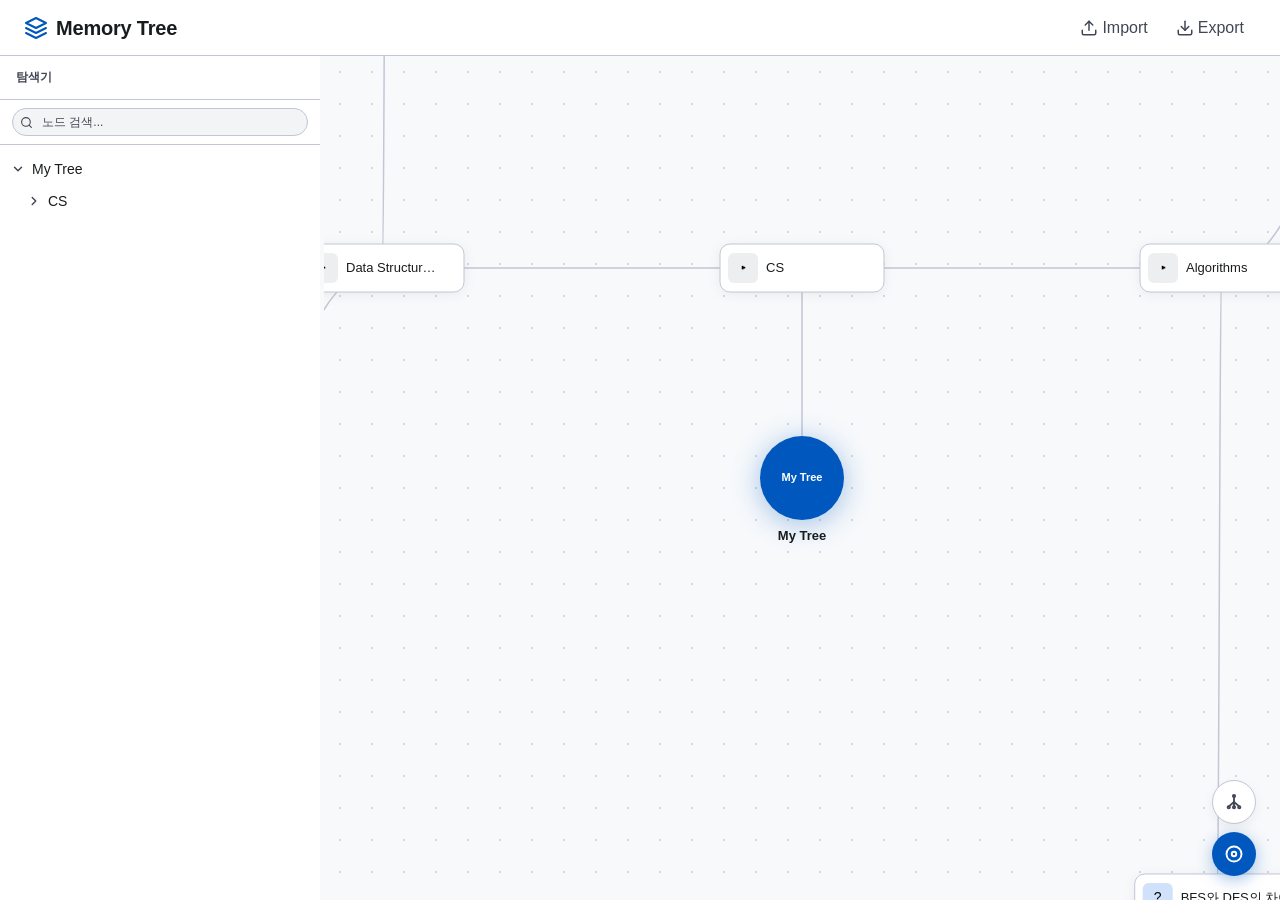
==== commit 20598199: "feat: implement import/export functionality for JSON and Markdown formats - Added buttons for import" ====
--- a/index.html
+++ b/index.html
@@ -19,6 +19,27 @@
         </svg>
         <span class="navbar__title">Memory Tree</span>
       </a>
+
+      <div class="navbar__actions">
+        <button class="navbar__action-btn navbar__action-btn--labeled" id="io-import-btn" aria-haspopup="true">
+          <svg xmlns="http://www.w3.org/2000/svg" viewBox="0 0 24 24" fill="none" stroke="currentColor" stroke-width="2" stroke-linecap="round" stroke-linejoin="round" aria-hidden="true">
+            <path d="M21 15v4a2 2 0 0 1-2 2H5a2 2 0 0 1-2-2v-4"/>
+            <polyline points="17 8 12 3 7 8"/>
+            <line x1="12" y1="3" x2="12" y2="15"/>
+          </svg>
+          <span>Import</span>
+        </button>
+        <button class="navbar__action-btn navbar__action-btn--labeled" id="io-export-btn" aria-haspopup="true">
+          <svg xmlns="http://www.w3.org/2000/svg" viewBox="0 0 24 24" fill="none" stroke="currentColor" stroke-width="2" stroke-linecap="round" stroke-linejoin="round" aria-hidden="true">
+            <path d="M21 15v4a2 2 0 0 1-2 2H5a2 2 0 0 1-2-2v-4"/>
+            <polyline points="7 10 12 15 17 10"/>
+            <line x1="12" y1="15" x2="12" y2="3"/>
+          </svg>
+          <span>Export</span>
+        </button>
+      </div>
+      <input type="file" id="io-file-input" accept=".json" style="display:none">
+      <input type="file" id="io-file-input-md" accept=".md,.markdown" style="display:none">
     </nav>
 
     <!-- Explorer 화면 -->
@@ -52,7 +73,7 @@
 
     <!-- 테스트 모드 화면 -->
     <div class="view" data-view="test">
-      <!-- Phase 6에서 구현 -->
+      <div class="test-container" id="test-container"></div>
     </div>
 
     <!-- 공통 모달 -->
--- a/src/styles/main.css
+++ b/src/styles/main.css
@@ -96,6 +96,177 @@
 
 .navbar__search::placeholder {
   color: var(--color-on-surface-variant);
+}
+
+.navbar__actions {
+  display: flex;
+  align-items: center;
+  gap: var(--space-1);
+  margin-left: auto;
+  flex-shrink: 0;
+}
+
+.navbar__action-btn {
+  display: flex;
+  align-items: center;
+  justify-content: center;
+  width: 36px;
+  height: 36px;
+  border: none;
+  border-radius: var(--radius-sm);
+  background: transparent;
+  color: var(--color-on-surface-variant);
+  cursor: pointer;
+  transition: background var(--transition-fast), color var(--transition-fast);
+}
+
+.navbar__action-btn svg {
+  width: 18px;
+  height: 18px;
+  pointer-events: none;
+}
+
+.navbar__action-btn:hover {
+  background: var(--color-surface-container);
+  color: var(--color-on-surface);
+}
+
+.navbar__action-btn--labeled {
+  width: auto;
+  gap: var(--space-1);
+  padding: 0 var(--space-3);
+  font-size: var(--font-size-body-sm);
+  font-weight: var(--font-weight-medium);
+  font-family: var(--font-family);
+}
+
+.navbar__action-btn--labeled span {
+  pointer-events: none;
+}
+
+/* ── IO Dropdown Menu ── */
+.io-menu {
+  position: fixed;
+  z-index: 500;
+  background: var(--color-surface);
+  border: var(--border);
+  border-radius: var(--radius-md);
+  box-shadow: 0 8px 24px rgba(0,0,0,.14), 0 2px 6px rgba(0,0,0,.08);
+  min-width: 260px;
+  padding: var(--space-1);
+  display: flex;
+  flex-direction: column;
+}
+
+.io-menu__divider {
+  border: none;
+  border-top: var(--border);
+  margin: var(--space-1) 0;
+}
+
+.io-menu__item {
+  display: flex;
+  align-items: flex-start;
+  gap: var(--space-3);
+  padding: var(--space-2) var(--space-3);
+  border: none;
+  border-radius: var(--radius-sm);
+  background: transparent;
+  cursor: pointer;
+  text-align: left;
+  width: 100%;
+  transition: background var(--transition-fast);
+}
+
+.io-menu__item:hover {
+  background: var(--color-surface-container);
+}
+
+.io-menu__item-icon {
+  width: 20px;
+  height: 20px;
+  flex-shrink: 0;
+  margin-top: 1px;
+  color: var(--color-on-surface-variant);
+}
+
+.io-menu__item-icon svg {
+  width: 20px;
+  height: 20px;
+}
+
+.io-menu__item-body {
+  display: flex;
+  flex-direction: column;
+  gap: 2px;
+}
+
+.io-menu__item-title {
+  font-size: 14px;
+  font-weight: var(--font-weight-semibold);
+  color: var(--color-on-surface);
+}
+
+.io-menu__item-desc {
+  font-size: 12px;
+  color: var(--color-on-surface-variant);
+}
+
+.io-menu__item-warn {
+  font-size: 11px;
+  font-weight: var(--font-weight-medium);
+  color: var(--color-error, #b3261e);
+  margin-top: 1px;
+}
+
+/* ── IO Other Guide Modal ── */
+.io-guide__steps {
+  margin: 0 0 16px 0;
+  padding-left: 20px;
+  display: flex;
+  flex-direction: column;
+  gap: 6px;
+}
+
+.io-guide__steps li {
+  font-size: 13px;
+  color: var(--color-on-surface);
+  line-height: 1.6;
+}
+
+.io-guide__prompt-header {
+  display: flex;
+  align-items: center;
+  justify-content: space-between;
+  margin-bottom: 6px;
+  font-size: 12px;
+  font-weight: var(--font-weight-semibold);
+  color: var(--color-on-surface-variant);
+  text-transform: uppercase;
+  letter-spacing: 0.06em;
+}
+
+.io-guide__copy-btn {
+  padding: 2px 10px;
+  font-size: 12px;
+  height: 26px;
+}
+
+.io-guide__prompt {
+  background: var(--color-surface-container-low);
+  border: var(--border);
+  border-radius: var(--radius-sm);
+  padding: var(--space-3);
+  font-family: "Menlo", "Consolas", monospace;
+  font-size: 11px;
+  line-height: 1.6;
+  white-space: pre-wrap;
+  word-break: break-word;
+  max-height: 260px;
+  overflow-y: auto;
+  color: var(--color-on-surface);
+  margin: 0;
+  user-select: all;
 }
 
 /* ── Sidebar ── */
@@ -1221,3 +1392,288 @@
 .sidebar-resizer--active {
   background: var(--color-primary);
 }
+
+/* ─── Test Mode ─────────────────────────────────────────────────────────────── */
+
+.test-container {
+  width: 100%;
+  height: 100%;
+  overflow-y: auto;
+}
+
+.test-view {
+  display: flex;
+  flex-direction: column;
+  min-height: 100%;
+  max-width: 680px;
+  margin: 0 auto;
+  padding: 0 24px 32px;
+  box-sizing: border-box;
+}
+
+/* ─ Header ─ */
+.test-header {
+  display: flex;
+  align-items: center;
+  justify-content: space-between;
+  padding: 16px 0;
+  border-bottom: 1px solid var(--color-outline-variant);
+  margin-bottom: 32px;
+  flex-shrink: 0;
+}
+
+.test-header__back {
+  display: inline-flex;
+  align-items: center;
+  gap: 6px;
+  color: var(--color-on-surface-variant);
+  text-decoration: none;
+  font-size: 14px;
+  font-weight: 500;
+  transition: color var(--transition-fast);
+}
+
+.test-header__back:hover { color: var(--color-primary); }
+
+.test-header__counter {
+  font-size: 14px;
+  font-weight: 600;
+  color: var(--color-on-surface-variant);
+}
+
+/* ─ Body ─ */
+.test-body {
+  flex: 1;
+  display: flex;
+  flex-direction: column;
+  gap: 20px;
+}
+
+/* ─ Card ─ */
+.test-card {
+  background: var(--color-surface);
+  border: 1.5px solid var(--color-outline-variant);
+  border-radius: 16px;
+  padding: 28px 32px;
+  box-shadow: 0 2px 12px rgba(0, 0, 0, 0.06);
+}
+
+.test-card__importance {
+  margin-bottom: 14px;
+  font-size: 14px;
+  letter-spacing: 2px;
+}
+
+.test-card__star { color: #d8dbe6; }
+.test-card__star--on { color: #f5a623; }
+
+.test-card__question {
+  font-size: 19px;
+  font-weight: 600;
+  color: var(--color-on-surface);
+  line-height: 1.6;
+  margin-bottom: 24px;
+  white-space: pre-wrap;
+  word-break: break-word;
+}
+
+.test-card__reveal-section {
+  display: flex;
+  flex-direction: column;
+  gap: 16px;
+}
+
+.test-card__reveal-btn {
+  display: inline-flex;
+  align-items: center;
+  justify-content: center;
+  height: 38px;
+  padding: 0 18px;
+  border: 1.5px solid var(--color-outline-variant);
+  border-radius: 8px;
+  background: var(--color-surface-container);
+  color: var(--color-on-surface);
+  font-size: 13px;
+  font-weight: 500;
+  cursor: pointer;
+  transition: background var(--transition-fast), border-color var(--transition-fast);
+  align-self: flex-start;
+}
+
+.test-card__reveal-btn:hover {
+  background: var(--color-surface-container-high);
+  border-color: var(--color-outline);
+}
+
+.test-card__reveal-btn--active {
+  background: var(--color-primary-container);
+  border-color: var(--color-primary);
+  color: var(--color-primary);
+}
+
+.test-card__answer {
+  font-size: 15px;
+  color: var(--color-on-surface);
+  background: var(--color-surface-container);
+  border-left: 3px solid var(--color-primary);
+  border-radius: 6px;
+  padding: 16px 20px;
+  line-height: 1.65;
+  white-space: pre-wrap;
+  word-break: break-word;
+}
+
+.test-card__answer--hidden { display: none; }
+
+/* ─ Eval buttons ─ */
+.test-eval {
+  display: flex;
+  gap: 12px;
+  justify-content: center;
+}
+
+.test-eval__btn {
+  flex: 1;
+  max-width: 180px;
+  display: flex;
+  flex-direction: column;
+  align-items: center;
+  gap: 6px;
+  padding: 16px 8px;
+  border-radius: 12px;
+  border: 1.5px solid var(--color-outline-variant);
+  background: var(--color-surface);
+  cursor: pointer;
+  transition: background var(--transition-fast), border-color var(--transition-fast), transform 0.1s, box-shadow var(--transition-fast);
+}
+
+.test-eval__btn:disabled {
+  opacity: 0.35;
+  cursor: not-allowed;
+}
+
+.test-eval__btn:not(:disabled):hover { transform: translateY(-2px); box-shadow: 0 4px 12px rgba(0,0,0,0.1); }
+
+.test-eval__btn--fail:not(:disabled):hover   { border-color: #e53e3e; background: #fff5f5; }
+.test-eval__btn--partial:not(:disabled):hover { border-color: #d69e2e; background: #fffff0; }
+.test-eval__btn--success:not(:disabled):hover { border-color: #38a169; background: #f0fff4; }
+
+.test-eval__emoji { font-size: 28px; line-height: 1; }
+.test-eval__label { font-size: 12px; font-weight: 600; color: var(--color-on-surface-variant); }
+
+/* ─ Progress ─ */
+.test-progress {
+  flex-shrink: 0;
+  display: flex;
+  flex-direction: column;
+  gap: 12px;
+  padding-top: 20px;
+  margin-top: 8px;
+  border-top: 1px solid var(--color-outline-variant);
+}
+
+.test-progress__track {
+  height: 6px;
+  background: var(--color-surface-container-high);
+  border-radius: 999px;
+  overflow: hidden;
+}
+
+.test-progress__fill {
+  height: 100%;
+  background: var(--color-primary);
+  border-radius: 999px;
+  transition: width 0.35s ease;
+}
+
+.test-progress__nav {
+  display: flex;
+  align-items: center;
+  justify-content: space-between;
+}
+
+.test-progress__label {
+  font-size: 13px;
+  color: var(--color-on-surface-variant);
+  font-weight: 500;
+}
+
+.test-nav-btn {
+  display: inline-flex;
+  align-items: center;
+  gap: 4px;
+  font-size: 13px;
+}
+
+/* ─ Complete screen ─ */
+.test-view--complete {
+  justify-content: center;
+  align-items: center;
+  min-height: 100%;
+}
+
+.test-complete {
+  display: flex;
+  flex-direction: column;
+  align-items: center;
+  gap: 20px;
+  text-align: center;
+  padding: 40px 24px;
+}
+
+.test-complete__icon { font-size: 60px; line-height: 1; }
+
+.test-complete__title {
+  font-size: 24px;
+  font-weight: 700;
+  color: var(--color-on-surface);
+  margin: 0;
+}
+
+.test-complete__score {
+  font-size: 52px;
+  font-weight: 800;
+  color: var(--color-primary);
+  line-height: 1;
+}
+
+.test-complete__score-unit {
+  font-size: 24px;
+  font-weight: 600;
+}
+
+.test-complete__stats {
+  display: flex;
+  gap: 24px;
+  background: var(--color-surface-container);
+  border-radius: 12px;
+  padding: 16px 28px;
+  flex-wrap: wrap;
+  justify-content: center;
+}
+
+.test-complete__stat {
+  font-size: 14px;
+  color: var(--color-on-surface);
+}
+
+.test-complete__actions {
+  display: flex;
+  gap: 12px;
+  flex-wrap: wrap;
+  justify-content: center;
+  margin-top: 8px;
+}
+
+/* ─ Empty state ─ */
+.test-view--empty {
+  justify-content: center;
+  align-items: center;
+  gap: 20px;
+  min-height: 100%;
+}
+
+.test-empty__msg {
+  font-size: 16px;
+  color: var(--color-on-surface-variant);
+}
